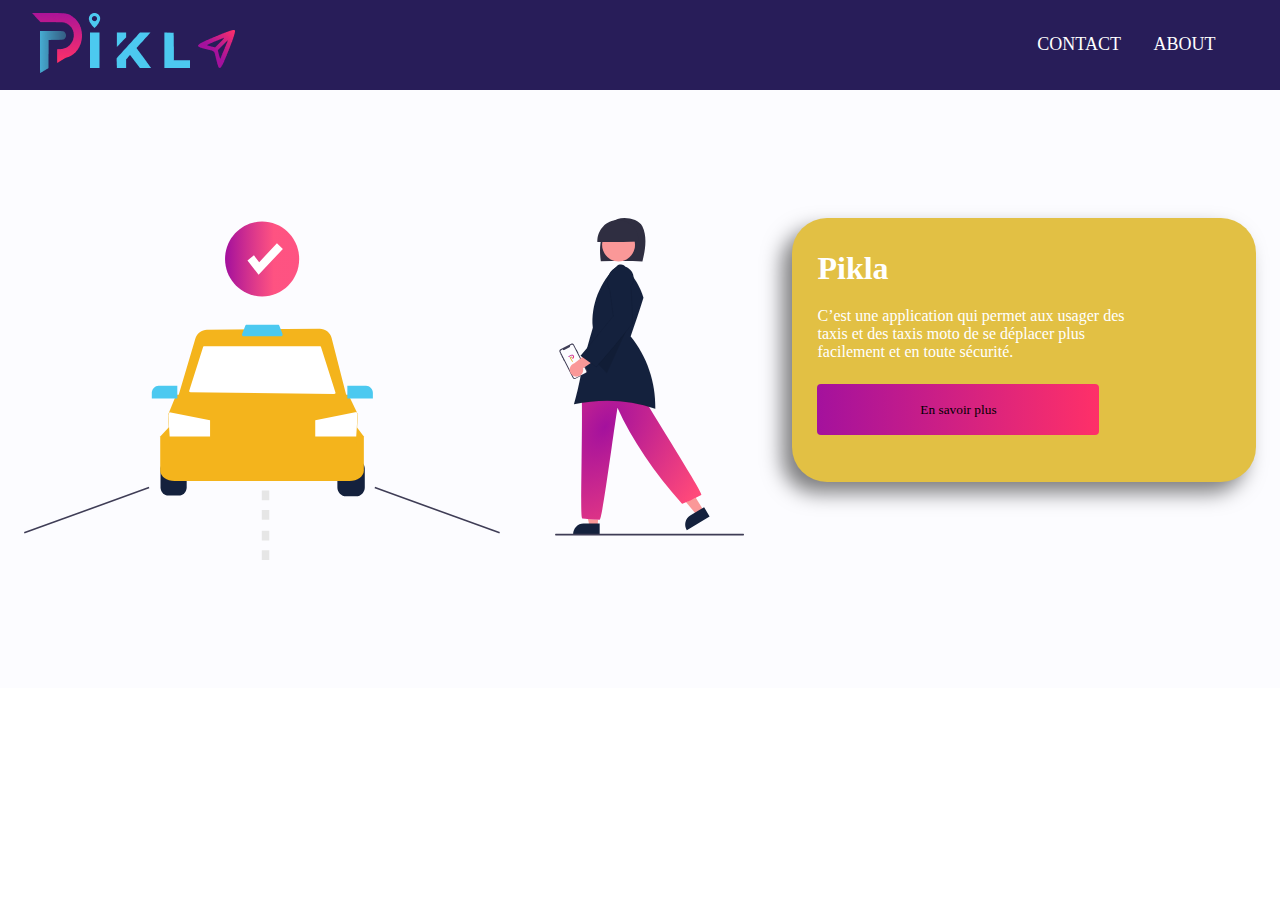
==== index.html @ 921f9959 "Finished basic layout" ====
<!DOCTYPE html>
<html lang="en">
<head>
    <meta charset="UTF-8">
    <meta http-equiv="X-UA-Compatible" content="IE=edge">
    <meta name="viewport" content="width=device-width, initial-scale=1.0">
    <title>Pikla</title>
    <link rel="shortcut icon" href="images/icon.ico" type="image/x-icon">
    <link rel="stylesheet" href="styles/style.css">
</head>
<body>
    <div class="navigation">
        <a href="#" class="logo"><img src="images/logo.png" alt="pikla logo"></a>
        <ul class="nav-links">
            <li class="nav-item"><a href="#">CONTACT</a></li>
            <li class="nav-item"><a href="#">ABOUT</a></li>
        </ul>
    </div>
    <div class="about-container">
        <img src="images/women-taxi.svg" alt="A women booking a taxi with Pikla.">
        <div class="yellow-about-box">
            <h1 class="bold-pikla">Pikla</h1>
            <p>C’est une application qui permet aux usager des taxis et des taxis moto de se déplacer plus facilement et en toute sécurité.</p>
            <a href="#"><button class="gradient-button">En savoir plus</button></a>
        </div>
    </div>
</body>
</html>
---- styles/style.css ----
@font-face {
    font-family: Quicksand;
    src: url(font/Quicksand/Quicksand-VariableFont_wght.ttf);
  }

* {
    margin: 0%;
    padding: 0%;
    font-family: Quicksand;
}

.navigation {
    background-color: rgba(40, 29, 89, 1);
    padding: 1% 2.5% 1% 2.5%;
    display: flex;
    justify-content: space-between;
    align-items: center;
}

.nav-links {
    width: 20%;
    list-style: none;
    display: flex;
    align-items: center;
    justify-content: space-evenly;
}

.nav-item a {
    font-size: large;
    color: white;
    text-decoration: none;
    flex: 1;
}

.about-container {
    background-color: rgba(252, 252, 255, 1);
    padding: 10% 0% 10% 0%;
    display: flex;
    justify-content: space-around;
}

.about-container > img {
    width: 720px;
    height: 342px;
}

.yellow-about-box {
    position: relative;
    background-color: rgba(226, 192, 68, 1);
    border-radius: 35px;
    width: 413px;
    height: 200px;
    padding: 2.5% 2% 2.5% 2%;
    box-shadow: -10px 11px 20px 0px rgba(0,0,0,0.5);
    -webkit-box-shadow: -10px 11px 20px 0px rgba(0, 0, 0, 0.5);
    -moz-box-shadow: -10px 11px 20px 0px rgba(0,0,0,0.5);
}

.gradient-button {
    position: absolute; bottom: 0;
    margin-bottom: 10%;
    width: 282px;
    height: 51px;
    border-style: none;
    border-radius: 4px;
    background: rgb(164,17,157);
    background: linear-gradient(90deg, rgba(164,17,157,1) 0%, rgba(255,48,104,1) 100%);
    box-shadow: 10%;
    
}

.bold-pikla {
    margin-bottom: 5%;
    color: white;
}

.yellow-about-box > p {
    margin-bottom: 10%;
    padding-right: 20%;
    color: white;
}
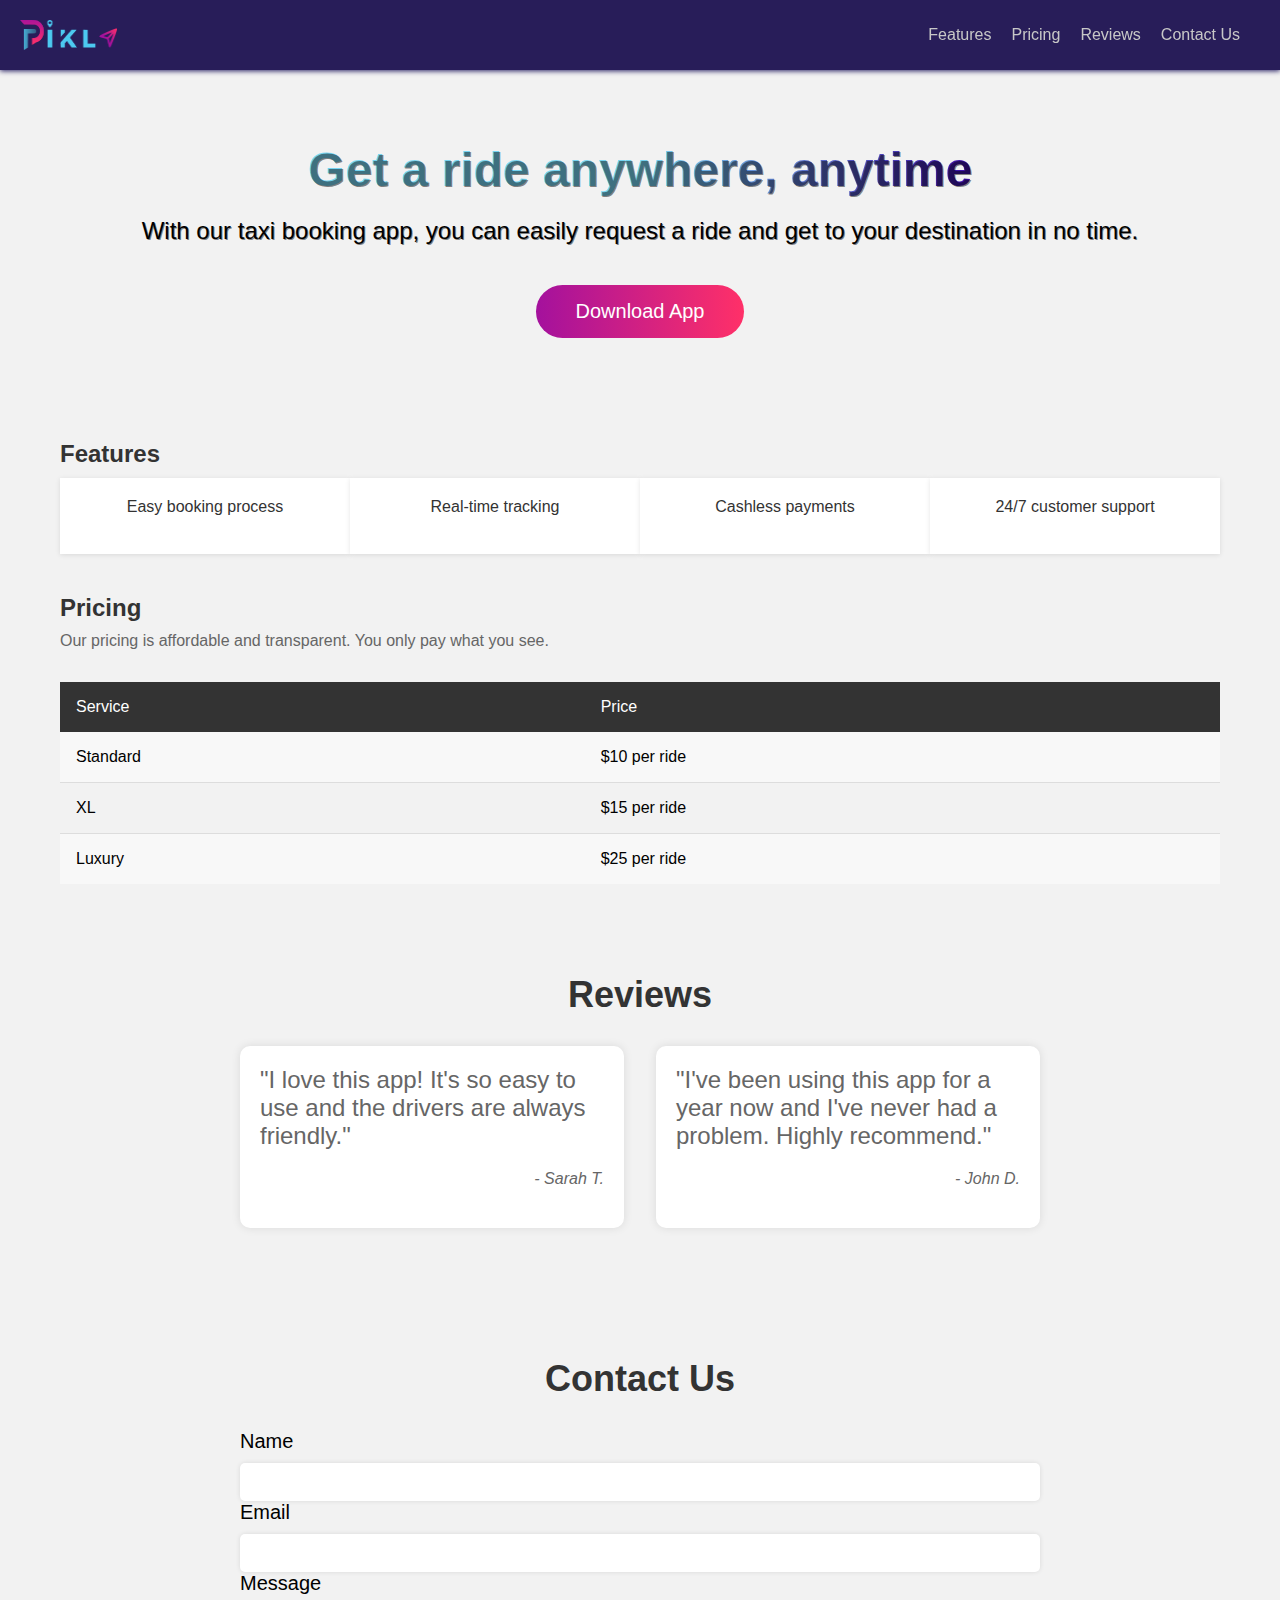
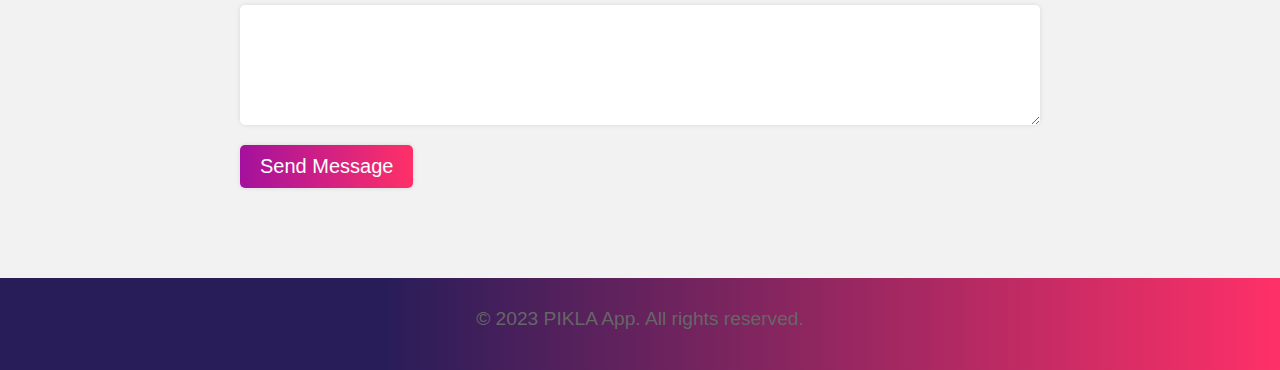
==== commit 984577a8: "Changed the html, css and added app.js" ====
--- a/index.html
+++ b/index.html
@@ -1,28 +1,96 @@
 <!DOCTYPE html>
-<html lang="en">
-<head>
+<html>
+  <head>
     <meta charset="UTF-8">
-    <meta http-equiv="X-UA-Compatible" content="IE=edge">
+    <meta http-equiv="X-UA-Compatible" content="ie=edge">
     <meta name="viewport" content="width=device-width, initial-scale=1.0">
-    <title>Pikla</title>
-    <link rel="shortcut icon" href="images/icon.ico" type="image/x-icon">
-    <link rel="stylesheet" href="styles/style.css">
-</head>
-<body>
-    <div class="navigation">
-        <a href="#" class="logo"><img src="images/logo.png" alt="pikla logo"></a>
-        <ul class="nav-links">
-            <li class="nav-item"><a href="#">CONTACT</a></li>
-            <li class="nav-item"><a href="#">ABOUT</a></li>
+    <title>PIKLA</title>
+    <link rel="stylesheet" href="style.css">
+    <link rel="shortcut icon" href="images/icon 1.ico" type="image/x-icon">
+  </head>
+  <body>
+    <header>
+      <img src="images/logo.png" alt="Logo Pikla" width="97px" height="30px">
+      <nav>
+        <ul>
+          <li><a href="#features">Features</a></li>
+          <li><a href="#pricing">Pricing</a></li>
+          <li><a href="#reviews">Reviews</a></li>
+          <li><a href="#contact">Contact Us</a></li>
         </ul>
-    </div>
-    <div class="about-container">
-        <img src="images/women-taxi.svg" alt="A women booking a taxi with Pikla.">
-        <div class="yellow-about-box">
-            <h1 class="bold-pikla">Pikla</h1>
-            <p>C’est une application qui permet aux usager des taxis et des taxis moto de se déplacer plus facilement et en toute sécurité.</p>
-            <a href="#"><button class="gradient-button">En savoir plus</button></a>
+      </nav>
+    </header>
+    <main>
+      <section id="hero">
+        <div class="hero-content">
+          <h2>Get a ride anywhere, anytime</h2>
+          <p>With our taxi booking app, you can easily request a ride and get to your destination in no time.</p>
+          <div class="hero-button">
+            <a href="#">Download App</a>
+          </div>
         </div>
-    </div>
-</body>
-</html>+      </section>
+      <section id="features">
+        <h2>Features</h2>
+        <ul id="features-list">
+          <li data-feature="booking"><a href="#">Easy booking process</a></li>
+          <li data-feature="tracking"><a href="#">Real-time tracking</a></li>
+          <li data-feature="payments"><a href="#">Cashless payments</a></li>
+          <li data-feature="support"><a href="#">24/7 customer support</a></li>
+        </ul>
+        <p id="feature-explanation"></p>
+      </section>
+      <section id="pricing">
+        <h2>Pricing</h2>
+        <p>Our pricing is affordable and transparent. You only pay what you see.</p>
+        <table>
+          <tr>
+            <th>Service</th>
+            <th>Price</th>
+          </tr>
+          <tr>
+            <td>Standard</td>
+            <td>$10 per ride</td>
+          </tr>
+          <tr>
+            <td>XL</td>
+            <td>$15 per ride</td>
+          </tr>
+          <tr>
+            <td>Luxury</td>
+            <td>$25 per ride</td>
+          </tr>
+        </table>
+      </section>
+      <section id="reviews">
+        <h2>Reviews</h2>
+        <ul>
+          <li>
+            <p>"I love this app! It's so easy to use and the drivers are always friendly."</p>
+            <p>- Sarah T.</p>
+          </li>
+          <li>
+            <p>"I've been using this app for a year now and I've never had a problem. Highly recommend."</p>
+            <p>- John D.</p>
+          </li>
+        </ul>
+      </section>
+      <section id="contact">
+        <h2>Contact Us</h2>
+        <form action="#">
+          <label for="name">Name</label>
+          <input type="text" id="name" name="name" required>
+          <label for="email">Email</label>
+          <input type="email" id="email" name="email" required>
+          <label for="message">Message</label>
+          <textarea id="message" name="message" required></textarea>
+          <button type="submit">Send Message</button>
+        </form>
+      </section>
+    </main>
+    <footer>
+      <p>&copy; 2023 PIKLA App. All rights reserved.</p>
+    </footer>
+  </body>
+  <script src="app.js"></script>
+</html>
--- a/style.css
+++ b/style.css
@@ -0,0 +1,434 @@
+/* General styles */
+      * {
+        box-sizing: border-box;
+        margin: 0;
+        padding: 0;
+        font-family: Arial, sans-serif;
+      }
+
+      body {
+        background-color: #f2f2f2;
+      }
+
+      header {
+        position: fixed;
+        top: 0;
+        left: 0;
+        width: 100%;
+        z-index: 2;
+        display: flex;
+        justify-content: space-between;
+        align-items: center;
+        background-color: rgba(40, 29, 89, 1);
+        padding: 20px;
+        box-shadow: 0px 1px 5px rgb(39, 32, 100);
+      }
+
+      h1 {
+        font-size: 30px;
+        color: #333;
+      }
+
+      nav ul {
+        list-style: none;
+        display: flex;
+      }
+
+      nav ul li {
+        margin-right: 20px;
+      }
+
+      nav ul li a {
+        text-decoration: none;
+        color: rgb(199, 199, 199);
+        transition: color 0.2s ease-in-out;
+      }
+
+      nav ul li a:hover {
+        color: #ffffff;
+      }
+
+      main {
+        max-width: 1200px;
+        margin: 0 auto;
+        padding: 40px 20px;
+      }
+
+      h2 {
+        font-size: 24px;
+        color: #333;
+        margin-bottom: 10px;
+      }
+
+      p {
+        color: #666;
+        margin-bottom: 20px;
+      }
+
+
+      /* Media queries */
+      @media screen and (max-width: 768px) {
+      
+
+        header {
+          flex-direction: column;
+        }
+      
+        nav {
+          order: 1;
+          margin-top: 1rem;
+        }
+      
+        nav ul {
+          flex-direction: column;
+          align-items: center;
+        }
+      
+        nav li {
+          margin: 0;
+          margin-top: 0.5rem;
+          margin-bottom: 0.5rem;
+        }
+      
+        main {
+          padding: 0;
+          margin: 200px 5px;
+        }
+      
+        section {
+          margin-bottom: 1rem;
+        }
+      
+        h2 {
+          font-size: 1.5rem;
+          margin-bottom: 0.5rem;
+        }
+      
+        table {
+          font-size: 0.8rem;
+        }
+      
+        th, td {
+          padding: 0.25rem;
+        }
+      
+        form {
+          width: 100%;
+        }
+      }
+
+      /* Hero section */
+      #hero {
+        display: flex;
+        justify-content: center;
+        align-items: center;
+        height: 400px;
+        background-image: url('');
+        background-size: cover;
+        background-position: center;
+        background-repeat: no-repeat;
+        text-align: center;
+        position: relative;
+      }
+
+      #hero:before {
+        content: '';
+        position: absolute;
+        top: 0;
+        left: 0;
+        height: 100%;
+        width: 100%;
+        background: rgba(0, 0, 0, 0);
+        z-index: -1;
+      }
+    
+      .hero-content {
+        display: flex;
+        flex-direction: column;
+        justify-content: center;
+        align-items: center;
+        z-index: 0;
+      }
+    
+      #hero h2 {
+        font-size: 48px;
+        margin-bottom: 20px;
+        background: -webkit-linear-gradient(180deg, rgba(58,12,163,1) 0%, rgba(76,201,240,.75) 50%);
+        -webkit-background-clip: text;
+        -webkit-text-fill-color: transparent;        
+        text-shadow: 1px 1px #0000007a;
+      }
+    
+      #hero p {
+        font-size: 24px;
+        margin-bottom: 40px;
+        color: black;
+        text-shadow: 1px 1px #0000007a;
+      }
+    
+      .hero-button {
+        display: flex;
+        justify-content: center;
+        align-items: center;
+      }
+    
+      #hero a {
+        padding: 15px 40px;
+        border-radius: 30px;
+        background: rgb(164,17,157);
+        background: linear-gradient(90deg, rgba(164,17,157,1) 0%, rgba(255,48,104,1) 100%);        color: #fff;
+        color: #fff;
+        text-decoration: none;
+        font-size: 20px;
+        transition: background-color 0.5s ease-in-out;
+      }
+    
+      #hero a:hover {
+        background: rgb(255,48,104);
+        background: linear-gradient(90deg, rgba(255,48,104,1) 0%, rgba(164,17,157,1) 100%);
+      }  
+
+      /* Features section */
+      #features {
+        display: flex;
+        flex-direction: column;
+        flex-wrap: wrap;
+        justify-content: space-between;
+        margin-bottom: 40px;
+      }
+
+      #features-list {
+        list-style: none;
+        display: flex;
+      }
+
+      #features li {
+        text-align: center;
+        width: 48%;
+        background-color: #fff;
+        box-shadow: 0px 1px 5px rgba(0, 0, 0, 0.1);
+        padding: 20px;
+        margin-top: 0%;
+        margin-bottom: 0px;
+      }
+
+      #features a {
+        text-decoration: none;
+        color: #333;
+      }
+
+      #feature-explanation {
+        display: none;
+        margin-top: .5px;
+        padding: 10px;
+        border: 1px solid #ddd;
+        border-radius: 0px 0px 5px 5px;
+        background-color: #E2C044;
+        font-size: 16px;
+        line-height: 1.5;
+        text-align: justify;
+      }
+      
+      #features-list li.active {
+        background-color: #E2C044;
+      }
+      
+
+
+      /*Review section*/
+      #reviews {
+        background-color: #f2f2f2;
+        padding: 50px 0;
+      }
+      
+      #reviews h2 {
+        text-align: center;
+        font-size: 36px;
+        margin-bottom: 30px;
+      }
+      
+      #reviews ul {
+        display: flex;
+        flex-wrap: wrap;
+        justify-content: space-between;
+        list-style: none;
+        margin: 0 auto;
+        max-width: 800px;
+      }
+      
+      #reviews li {
+        background-color: white;
+        border-radius: 10px;
+        box-shadow: 0px 0px 10px rgba(0, 0, 0, 0.1);
+        padding: 20px;
+        margin-bottom: 30px;
+        width: 48%;
+      }
+      
+      #reviews li p:first-of-type {
+        font-size: 24px;
+        margin-bottom: 20px;
+      }
+      
+      #reviews li p:last-of-type {
+        font-style: italic;
+        text-align: right;
+        margin-top: 10px;
+      }      
+
+      /* Pricing section */
+      #pricing {
+        margin-bottom: 40px;
+      }
+
+      #pricing table {
+        width: 100%;
+        border-collapse: collapse;
+        margin: 2em 0;
+      }
+    
+      #pricing th {
+        text-align: left;
+        padding: 1em;
+        background-color: #333;
+        color: #fff;
+        font-weight: normal;
+      }
+    
+      #pricing td {
+        padding: 1em;
+        border-bottom: 1px solid #ddd;
+      }
+
+      #pricing tr:last-child td {
+        border-bottom: none;
+      }
+
+      #pricing tr:nth-child(even) {
+        background-color: #f8f8f8;
+      }
+    
+      #pricing .highlight {
+        background-color: #f2f2f2;
+      }
+    
+      #pricing button {
+        padding: 10px 30px;
+        border-radius: 30px;
+        background-color: #f65c78;
+        color: #fff;
+        text-decoration: none;
+        font-size: 20px;
+        border: none;
+        transition: background-color 0.2s ease-in-out;
+      }
+    
+      #pricing button:hover {
+        background-color: #e84c6d;
+      }
+    
+      /* Contact section */
+      #contact {
+        background-color: #f2f2f2;
+        padding: 50px 0;
+      }
+      
+      #contact h2 {
+        text-align: center;
+        font-size: 36px;
+        margin-bottom: 30px;
+      }
+      
+      #contact form {
+        display: flex;
+        flex-wrap: wrap;
+        justify-content: space-between;
+        max-width: 800px;
+        margin: 0 auto;
+      }
+      
+      #contact label {
+        display: block;
+        font-size: 20px;
+        margin-bottom: 10px;
+        width: 100%;
+      }
+      
+      #contact input,
+      #contact textarea {
+        border: none;
+        border-radius: 5px;
+        box-shadow: 0px 0px 5px rgba(0, 0, 0, 0.1);
+        font-size: 16px;
+        padding: 10px;
+        width: 100%;
+      }
+      
+      #contact input:focus,
+      #contact textarea:focus {
+        outline: none;
+        box-shadow: 0px 0px 5px rgba(0, 0, 0, 0.2);
+      }
+      
+      #contact textarea {
+        height: 120px;
+      }
+      
+      #contact button {
+        background: rgb(164,17,157);
+        background: linear-gradient(90deg, rgba(164,17,157,1) 0%, rgba(255,48,104,1) 100%);        color: #fff;
+        border: none;
+        border-radius: 5px;
+        box-shadow: 0px 0px 5px rgba(0, 0, 0, 0.1);
+        color: white;
+        cursor: pointer;
+        font-size: 20px;
+        padding: 10px 20px;
+        margin-top: 20px;
+      }
+      
+      #contact button:hover {
+        background: rgb(255,48,104);
+        background: linear-gradient(90deg, rgba(255,48,104,1) 0%, rgba(164,17,157,1) 100%);
+      }
+
+      /*Footer section*/
+      footer {
+        background: rgb(40,29,89);
+        background: linear-gradient(90deg, rgba(40,29,89,1) 30%, rgba(255,48,104,1) 100%);
+        color: #fff;
+        display: flex;
+        flex-direction: column;
+        align-items: center;
+        justify-content: center;
+        padding: 30px 0;
+      }
+      
+      footer p {
+        font-size: 1.2rem;
+        margin-bottom: 10px;
+      }
+      
+      footer a {
+        color: #fff;
+        text-decoration: none;
+      }
+      
+      footer a:hover {
+        text-decoration: underline;
+      }
+      
+      /* Track */
+::-webkit-scrollbar-track {
+  background: #f1f1f1;
+}
+
+/* Handle */
+::-webkit-scrollbar-thumb {
+  background: rgb(76,201,240);
+  background: linear-gradient(90deg, rgba(76,201,240,1) 0%, rgba(58,12,163,1) 100%);}
+
+/* Handle on hover */
+::-webkit-scrollbar-thumb:hover {
+  background: #555;
+}    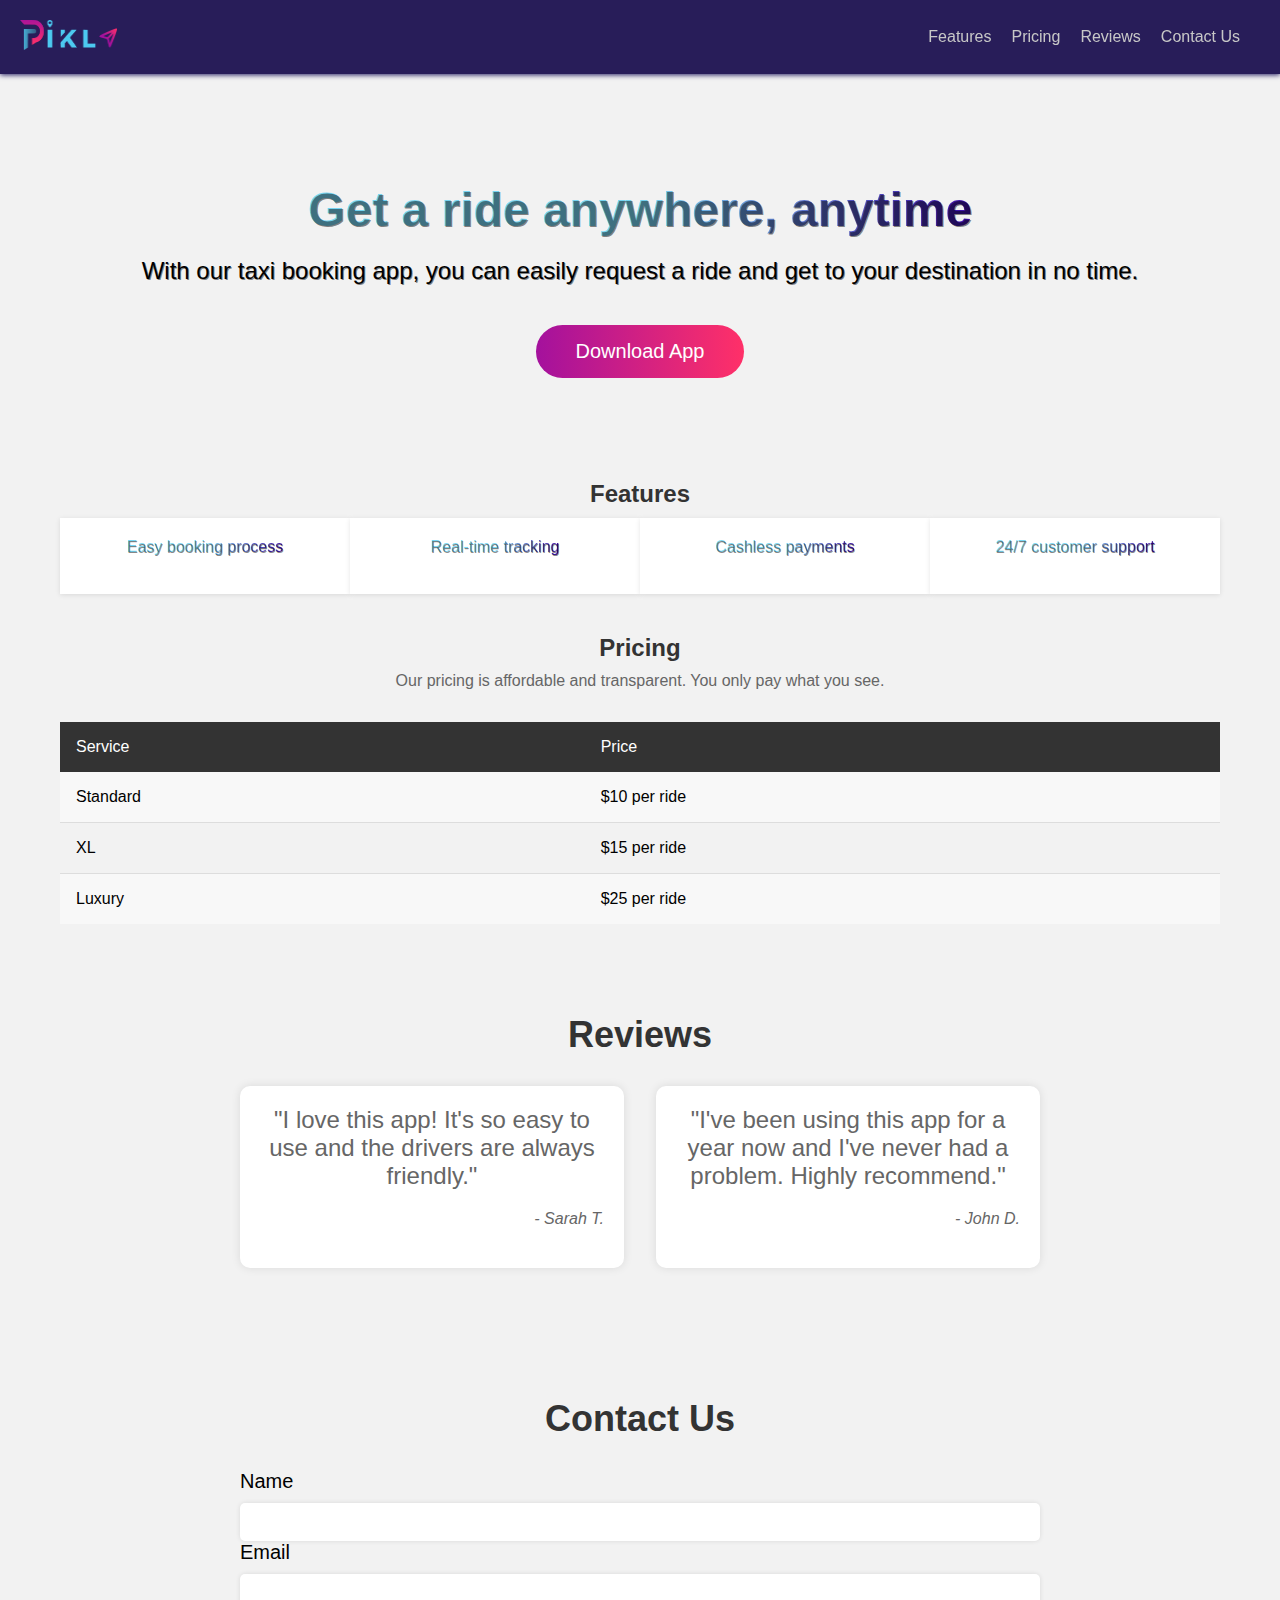
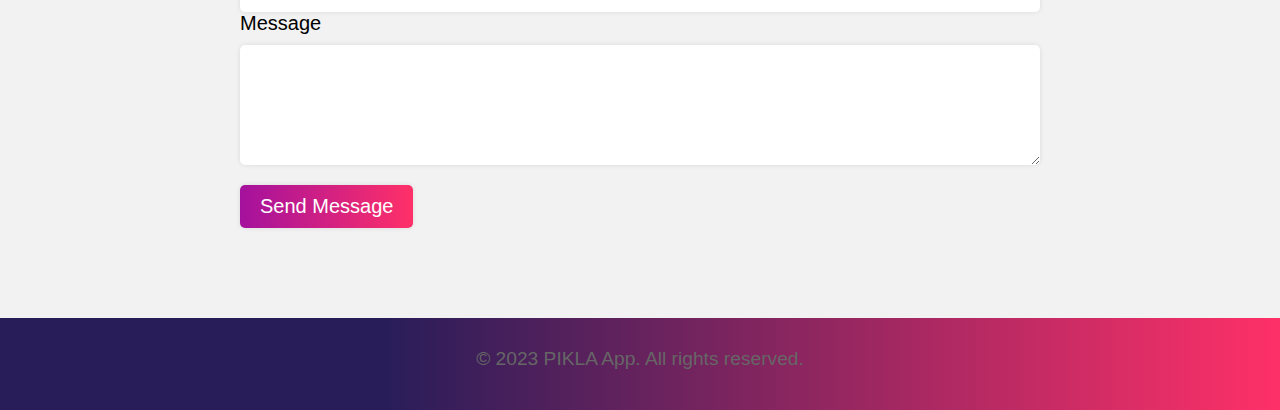
==== commit 99bfc3db: "Code media queries" ====
--- a/index.html
+++ b/index.html
@@ -10,8 +10,11 @@
   </head>
   <body>
     <header>
-      <img src="images/logo.png" alt="Logo Pikla" width="97px" height="30px">
-      <nav>
+      <div class="header-header">
+        <img src="images/logo.png" alt="Logo Pikla" width="97px" height="30px">
+        <button class="menu-button" onclick="toggleNav()">Menu</button>
+      </div>
+      <nav id="nav-menu">
         <ul>
           <li><a href="#features">Features</a></li>
           <li><a href="#pricing">Pricing</a></li>
--- a/style.css
+++ b/style.css
@@ -7,6 +7,7 @@
       }
 
       body {
+        padding-top: 40px;
         background-color: #f2f2f2;
       }
 
@@ -65,10 +66,39 @@
         margin-bottom: 20px;
       }
 
+      .menu-button {
+          display: none;
+        }
+      #nav-menu {
+        display: block;
+      }
 
       /* Media queries */
+
+      
+
       @media screen and (max-width: 768px) {
-      
+        
+        .header-header {
+          padding: 0%;
+          margin: 0%;
+          display: flex;
+          justify-content: space-between;
+        }
+
+        #nav-menu {
+          display: none;
+          transition: all 0.3s ease-in-out;
+        }
+
+        nav.open {
+          display: block;
+        }
+
+        .menu-button {
+          display: block;
+          margin-left: auto;
+        }
 
         header {
           flex-direction: column;
@@ -90,9 +120,13 @@
           margin-bottom: 0.5rem;
         }
       
+        .nav-menu a {
+          text-align: center;
+        }
+
         main {
           padding: 0;
-          margin: 200px 5px;
+          margin: 50px 5px;
         }
       
         section {
@@ -202,6 +236,10 @@
         display: flex;
       }
 
+      #features h2 {
+        text-align: center;
+      }
+
       #features li {
         text-align: center;
         width: 48%;
@@ -214,7 +252,10 @@
 
       #features a {
         text-decoration: none;
-        color: #333;
+        background: -webkit-linear-gradient(180deg, rgba(58,12,163,1) 0%, rgba(76,201,240,.75) 50%);
+        -webkit-background-clip: text;
+        -webkit-text-fill-color: transparent;
+        text-shadow: .5px .5px #0000007a;
       }
 
       #feature-explanation {
@@ -233,52 +274,13 @@
         background-color: #E2C044;
       }
       
-
-
-      /*Review section*/
-      #reviews {
-        background-color: #f2f2f2;
-        padding: 50px 0;
-      }
-      
-      #reviews h2 {
-        text-align: center;
-        font-size: 36px;
-        margin-bottom: 30px;
-      }
-      
-      #reviews ul {
-        display: flex;
-        flex-wrap: wrap;
-        justify-content: space-between;
-        list-style: none;
-        margin: 0 auto;
-        max-width: 800px;
-      }
-      
-      #reviews li {
-        background-color: white;
-        border-radius: 10px;
-        box-shadow: 0px 0px 10px rgba(0, 0, 0, 0.1);
-        padding: 20px;
-        margin-bottom: 30px;
-        width: 48%;
-      }
-      
-      #reviews li p:first-of-type {
-        font-size: 24px;
-        margin-bottom: 20px;
-      }
-      
-      #reviews li p:last-of-type {
-        font-style: italic;
-        text-align: right;
-        margin-top: 10px;
-      }      
-
-      /* Pricing section */
-      #pricing {
+       /* Pricing section */
+       #pricing {
         margin-bottom: 40px;
+      }
+
+      #pricing h2, p{
+        text-align: center;
       }
 
       #pricing table {
@@ -326,6 +328,49 @@
       #pricing button:hover {
         background-color: #e84c6d;
       }
+
+      /*Review section*/
+      #reviews {
+        background-color: #f2f2f2;
+        padding: 50px 0;
+      }
+      
+      #reviews h2 {
+        text-align: center;
+        font-size: 36px;
+        margin-bottom: 30px;
+      }
+      
+      #reviews ul {
+        display: flex;
+        flex-wrap: wrap;
+        justify-content: space-between;
+        list-style: none;
+        margin: 0 auto;
+        max-width: 800px;
+      }
+      
+      #reviews li {
+        background-color: white;
+        border-radius: 10px;
+        box-shadow: 0px 0px 10px rgba(0, 0, 0, 0.1);
+        padding: 20px;
+        margin-bottom: 30px;
+        width: 48%;
+      }
+      
+      #reviews li p:first-of-type {
+        font-size: 24px;
+        margin-bottom: 20px;
+      }
+      
+      #reviews li p:last-of-type {
+        font-style: italic;
+        text-align: right;
+        margin-top: 10px;
+      }      
+
+     
     
       /* Contact section */
       #contact {
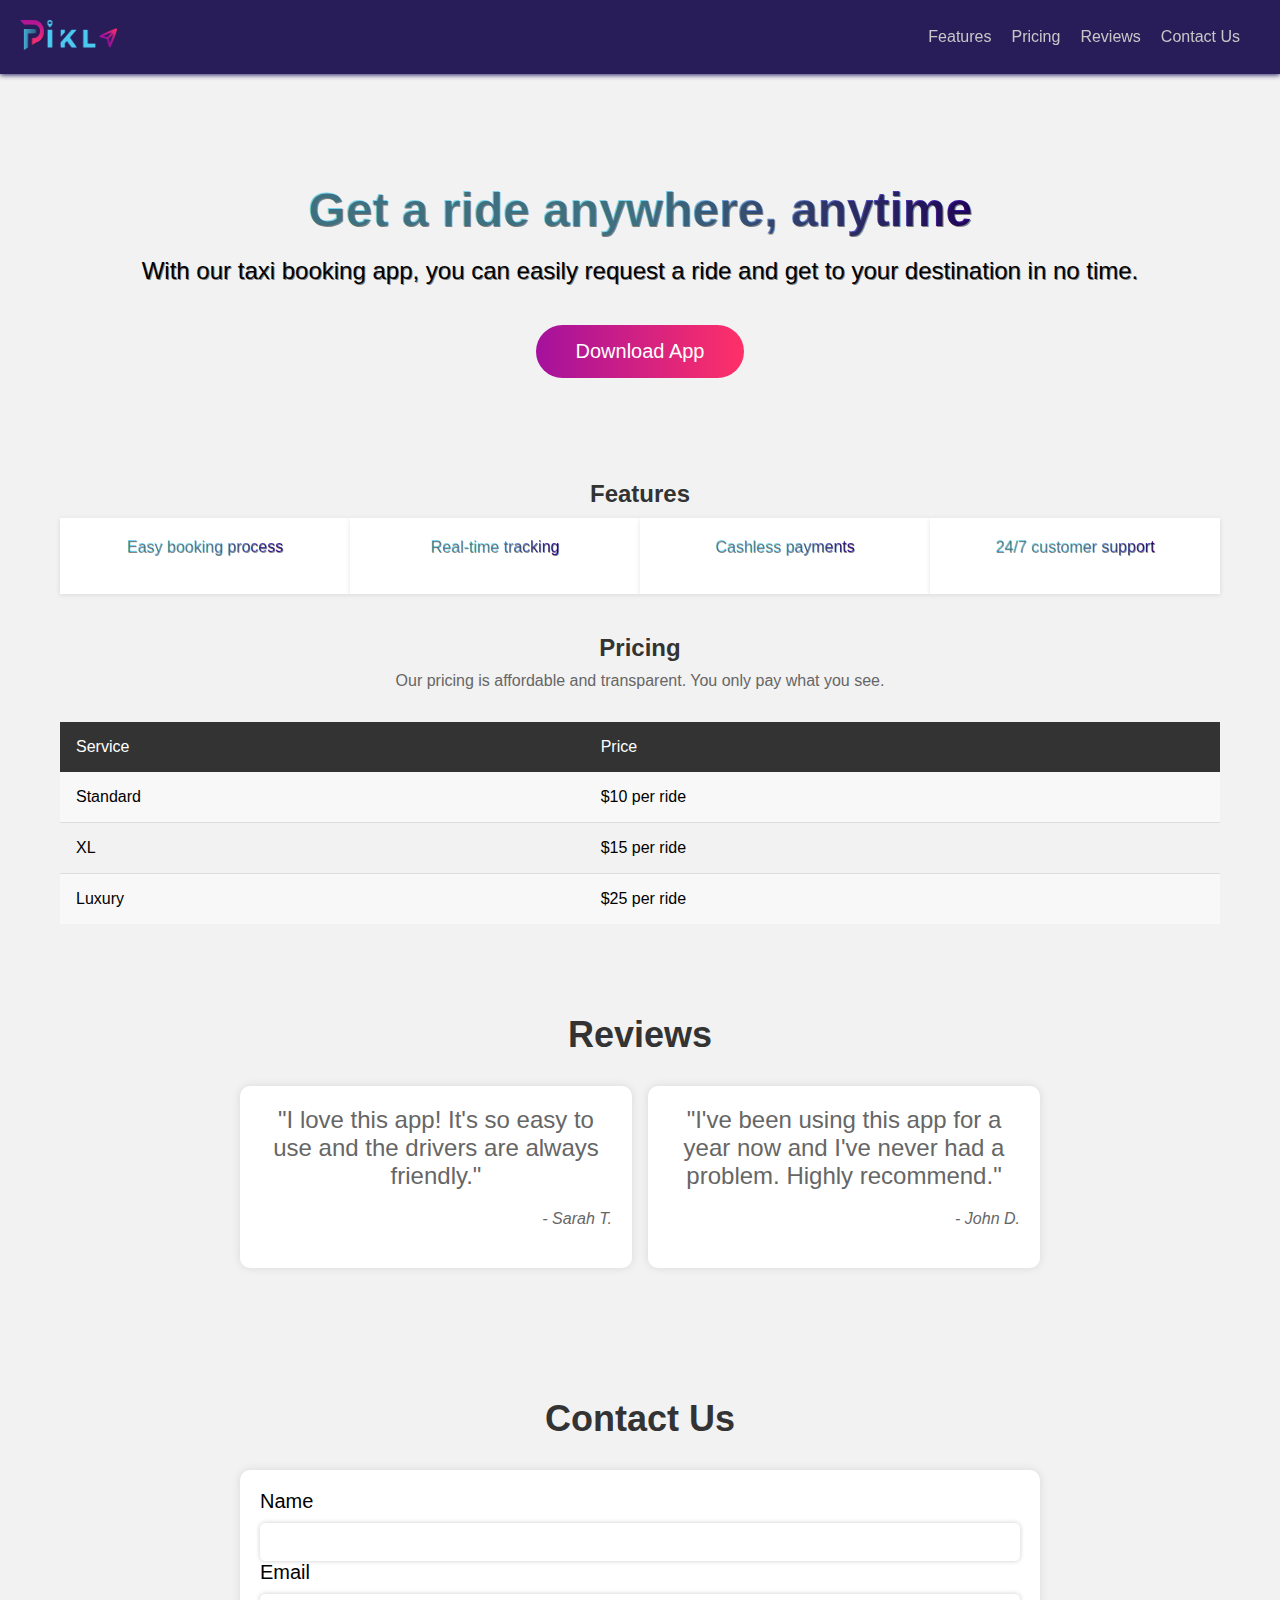
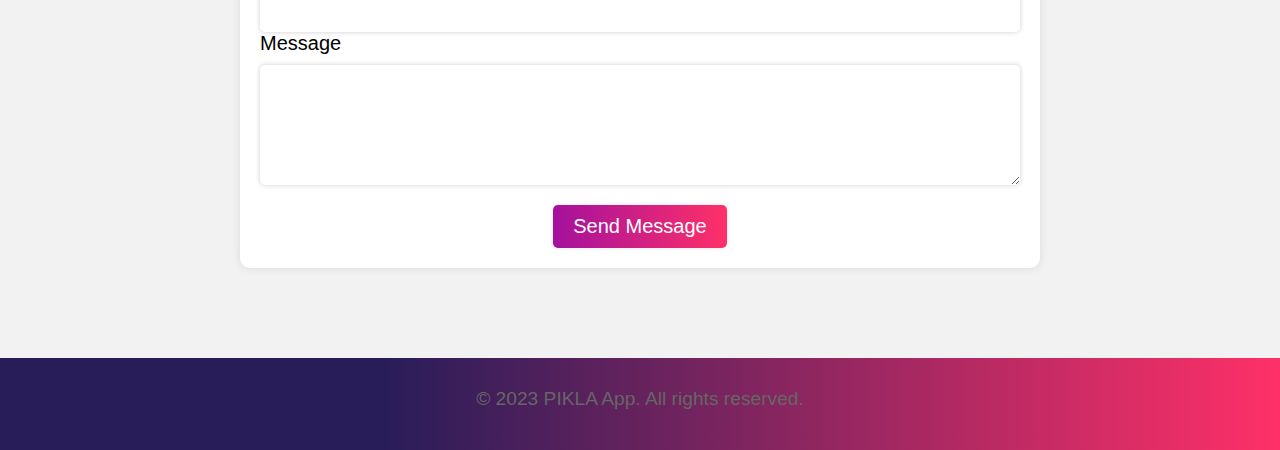
==== commit 564bcf6b: "Finished styling the contact us section && Added media queries style to the reviews section" ====
--- a/index.html
+++ b/index.html
@@ -80,14 +80,16 @@
       </section>
       <section id="contact">
         <h2>Contact Us</h2>
-        <form action="#">
+        <form action="#" id="contact-form">
           <label for="name">Name</label>
           <input type="text" id="name" name="name" required>
           <label for="email">Email</label>
           <input type="email" id="email" name="email" required>
           <label for="message">Message</label>
           <textarea id="message" name="message" required></textarea>
-          <button type="submit">Send Message</button>
+          <div class="submit-button">
+            <button type="submit">Send Message</button>
+          </div>
         </form>
       </section>
     </main>
--- a/style.css
+++ b/style.css
@@ -84,6 +84,7 @@
           margin: 0%;
           display: flex;
           justify-content: space-between;
+          align-items: center;
         }
 
         #nav-menu {
@@ -97,11 +98,12 @@
 
         .menu-button {
           display: block;
-          margin-left: auto;
+          float: right;
         }
 
         header {
           flex-direction: column;
+          text-align: right;
         }
       
         nav {
@@ -149,6 +151,18 @@
         form {
           width: 100%;
         }
+
+        /*Reviews section*/
+        #reviews ul {
+          display: flex;
+          flex-direction: column;
+          align-items: center;
+        }
+
+        #reviews li {
+          width: auto;
+        }
+  
       }
 
       /* Hero section */
@@ -353,10 +367,10 @@
       #reviews li {
         background-color: white;
         border-radius: 10px;
-        box-shadow: 0px 0px 10px rgba(0, 0, 0, 0.1);
+        box-shadow: 0px 0px 10px rgba(0, 0, 0, .1);
         padding: 20px;
         margin-bottom: 30px;
-        width: 48%;
+        width: 49%;
       }
       
       #reviews li p:first-of-type {
@@ -377,6 +391,15 @@
         background-color: #f2f2f2;
         padding: 50px 0;
       }
+
+      #contact-form {
+        background-color: white;
+        border-radius: 10px;
+        box-shadow: 0px 0px 10px rgba(0, 0, 0, 0.1);
+        padding: 20px;
+        margin-bottom: 30px;
+        width: 100%;
+      }
       
       #contact h2 {
         text-align: center;
@@ -403,7 +426,7 @@
       #contact textarea {
         border: none;
         border-radius: 5px;
-        box-shadow: 0px 0px 5px rgba(0, 0, 0, 0.1);
+        box-shadow: 0px 0px 5px rgba(0, 0, 0, 0.2);
         font-size: 16px;
         padding: 10px;
         width: 100%;
@@ -412,14 +435,23 @@
       #contact input:focus,
       #contact textarea:focus {
         outline: none;
-        box-shadow: 0px 0px 5px rgba(0, 0, 0, 0.2);
+        box-shadow: 0px 0px 5px rgba(0, 0, 0, 0.3);
       }
       
       #contact textarea {
         height: 120px;
       }
       
+      .submit-button {
+        display: flex;
+        justify-content: center;
+        align-items: center;
+        width: 100%;
+        height: 100%;
+      }
+
       #contact button {
+        display: block;
         background: rgb(164,17,157);
         background: linear-gradient(90deg, rgba(164,17,157,1) 0%, rgba(255,48,104,1) 100%);        color: #fff;
         border: none;
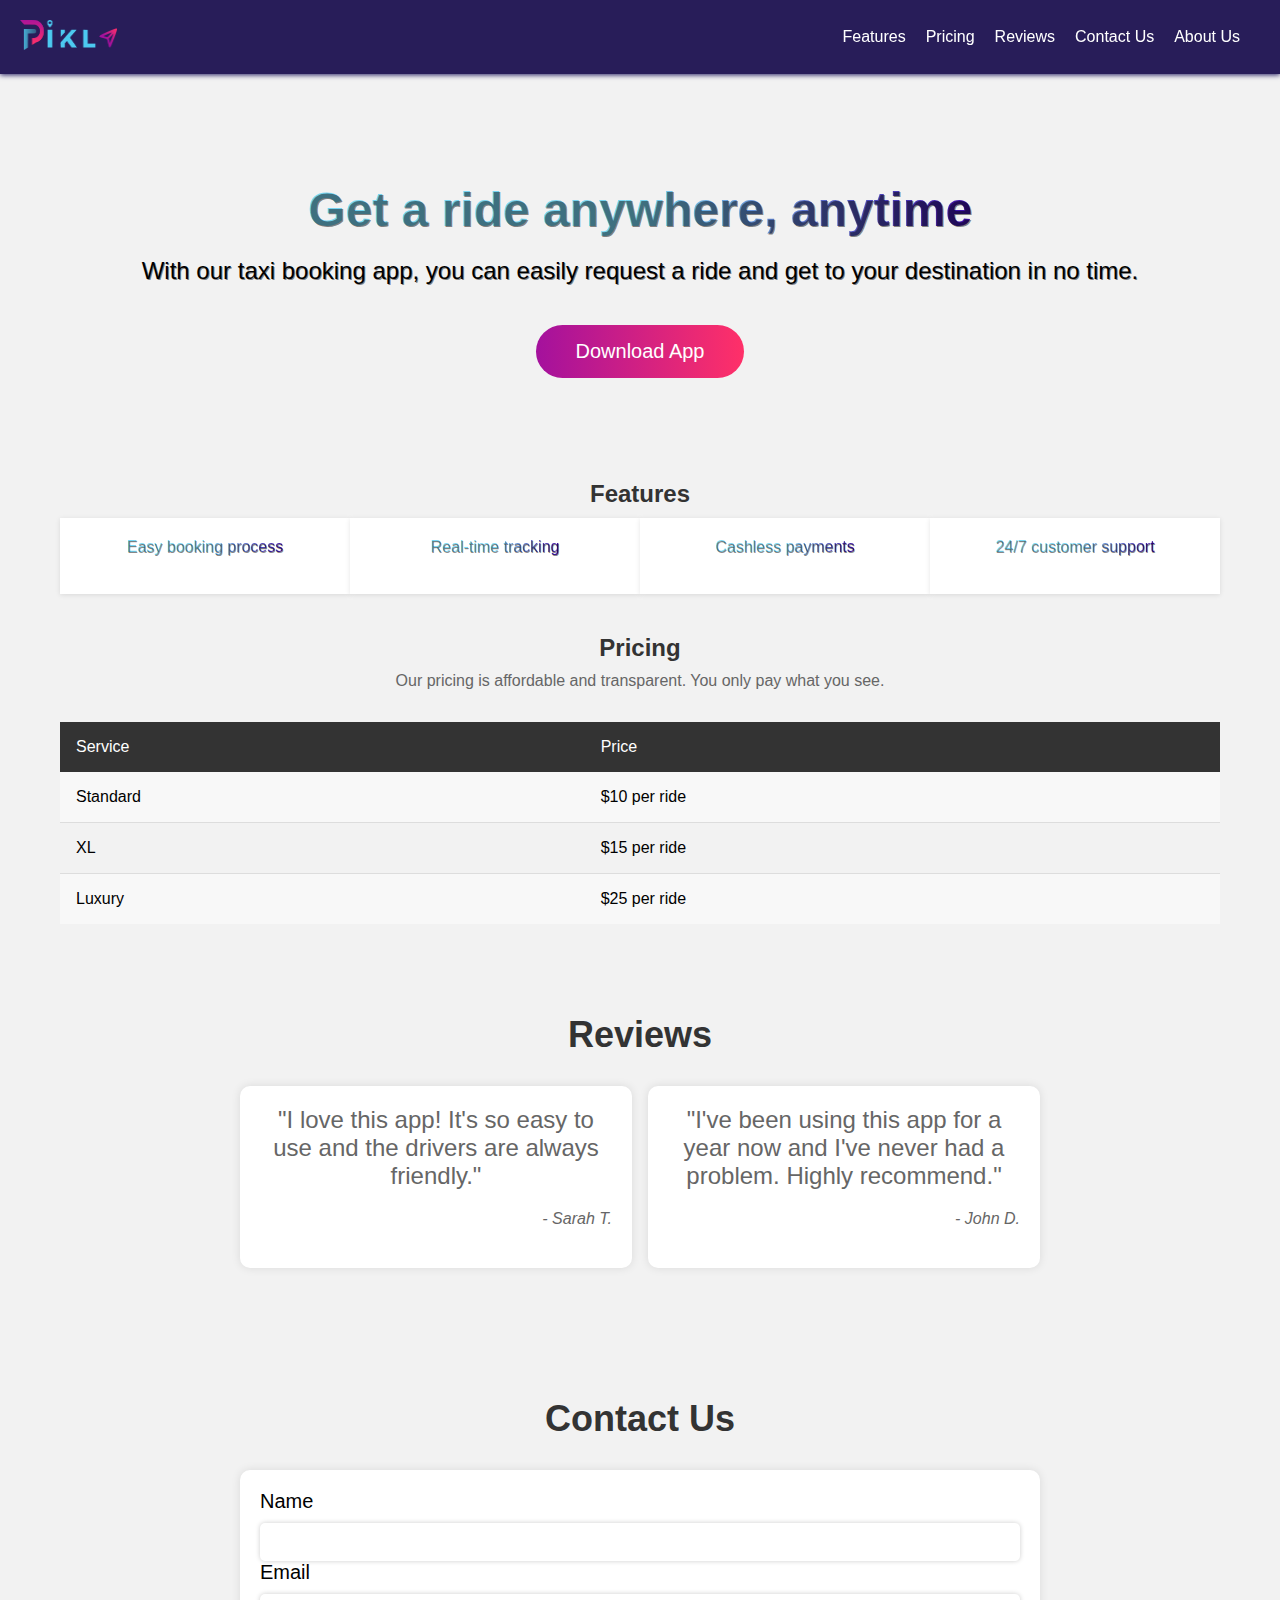
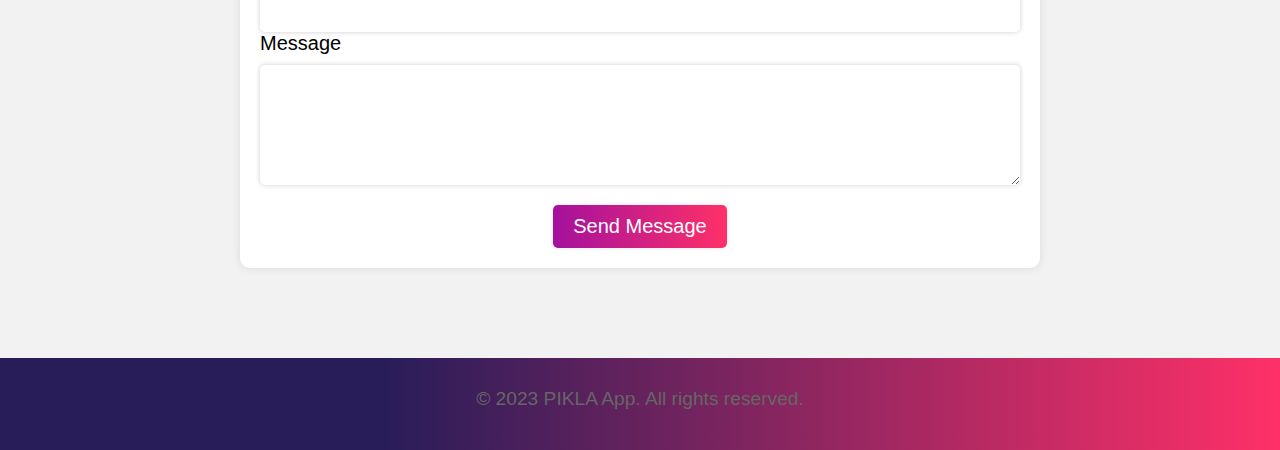
==== commit 6b7a1adc: "Added About Us section" ====
--- a/index.html
+++ b/index.html
@@ -11,7 +11,7 @@
   <body>
     <header>
       <div class="header-header">
-        <img src="images/logo.png" alt="Logo Pikla" width="97px" height="30px">
+        <a href="index.html"><img src="images/logo.png" alt="Logo Pikla" width="97px" height="30px"></a>
         <button class="menu-button" onclick="toggleNav()">Menu</button>
       </div>
       <nav id="nav-menu">
@@ -20,6 +20,7 @@
           <li><a href="#pricing">Pricing</a></li>
           <li><a href="#reviews">Reviews</a></li>
           <li><a href="#contact">Contact Us</a></li>
+          <li><a href="aboutus.html">About Us</a></li>
         </ul>
       </nav>
     </header>
@@ -95,7 +96,7 @@
     </main>
     <footer>
       <p>&copy; 2023 PIKLA App. All rights reserved.</p>
-    </footer>
+    </footer>  
   </body>
   <script src="app.js"></script>
 </html>
--- a/style.css
+++ b/style.css
@@ -6,7 +6,12 @@
         font-family: Arial, sans-serif;
       }
 
+      html {
+        height: 100%;
+      }
+
       body {
+        height: 100%;
         padding-top: 40px;
         background-color: #f2f2f2;
       }
@@ -41,12 +46,13 @@
 
       nav ul li a {
         text-decoration: none;
-        color: rgb(199, 199, 199);
+        color: white;
         transition: color 0.2s ease-in-out;
       }
 
       nav ul li a:hover {
-        color: #ffffff;
+        text-decoration: underline wavy; text-decoration-color: rgba(255,48,104,1);
+        color: #E2C044;
       }
 
       main {
@@ -78,12 +84,11 @@
       
 
       @media screen and (max-width: 768px) {
-        
         .header-header {
           padding: 0%;
           margin: 0%;
           display: flex;
-          justify-content: space-between;
+          justify-content: center;
           align-items: center;
         }
 
@@ -98,33 +103,43 @@
 
         .menu-button {
           display: block;
-          float: right;
+          margin-left: auto;
         }
 
         header {
           flex-direction: column;
           text-align: right;
         }
-      
+
         nav {
           order: 1;
           margin-top: 1rem;
         }
-      
+
         nav ul {
           flex-direction: column;
           align-items: center;
         }
-      
+
         nav li {
           margin: 0;
           margin-top: 0.5rem;
-          margin-bottom: 0.5rem;
-        }
-      
+         margin-bottom: 0.5rem;
+        }
+
         .nav-menu a {
           text-align: center;
         }
+
+        .header-header {
+          justify-content: space-between;
+        }
+
+        .menu-button {
+          margin-left: auto;
+        }
+      
+
 
         main {
           padding: 0;
@@ -264,9 +279,20 @@
         margin-bottom: 0px;
       }
 
+      #features li:hover {
+        cursor: pointer;
+      }
+
       #features a {
         text-decoration: none;
         background: -webkit-linear-gradient(180deg, rgba(58,12,163,1) 0%, rgba(76,201,240,.75) 50%);
+        -webkit-background-clip: text;
+        -webkit-text-fill-color: transparent;
+        text-shadow: .5px .5px #0000007a;
+      }
+
+      #features a:hover {
+        background: -webkit-linear-gradient(180deg, rgba(76,201,240,.75) 0% , rgba(58,12,163,1) 50%);
         -webkit-background-clip: text;
         -webkit-text-fill-color: transparent;
         text-shadow: .5px .5px #0000007a;
@@ -382,9 +408,37 @@
         font-style: italic;
         text-align: right;
         margin-top: 10px;
-      }      
-
-     
+      } 
+      
+      /*About us section*/
+
+      #aboutus {
+        display: flex;
+        flex-direction: column;
+        align-items: center;
+        justify-content: center;
+      }
+
+      #aboutus h2 {
+        font-size: 48px;
+        text-align: center;
+        background: -webkit-linear-gradient(180deg, rgba(58,12,163,.5) 39%, rgba(76,201,240,.75) 50%);
+        -webkit-background-clip: text;
+        -webkit-text-fill-color: transparent;        
+        text-shadow: 1px 1px #0000007a;
+        margin: 10%;
+      }
+
+      #aboutus p {
+        background-color: white;
+        padding: 20px;
+        border-radius: 10px;
+        box-shadow: 0px 0px 10px rgba(0, 0, 0, .1);
+      }
+
+      #aboutus p:hover {
+        box-shadow: 0px 0px 10px rgba(0, 0, 0, 0.425);
+      }
     
       /* Contact section */
       #contact {
@@ -434,6 +488,12 @@
       
       #contact input:focus,
       #contact textarea:focus {
+        outline: none;
+        box-shadow: 0px 0px 5px rgba(0, 0, 0, 0.3);
+      }
+
+      #contact input:hover,
+      #contact textarea:hover {
         outline: none;
         box-shadow: 0px 0px 5px rgba(0, 0, 0, 0.3);
       }
@@ -471,6 +531,8 @@
 
       /*Footer section*/
       footer {
+        position: relative;
+        bottom: 0;
         background: rgb(40,29,89);
         background: linear-gradient(90deg, rgba(40,29,89,1) 30%, rgba(255,48,104,1) 100%);
         color: #fff;
